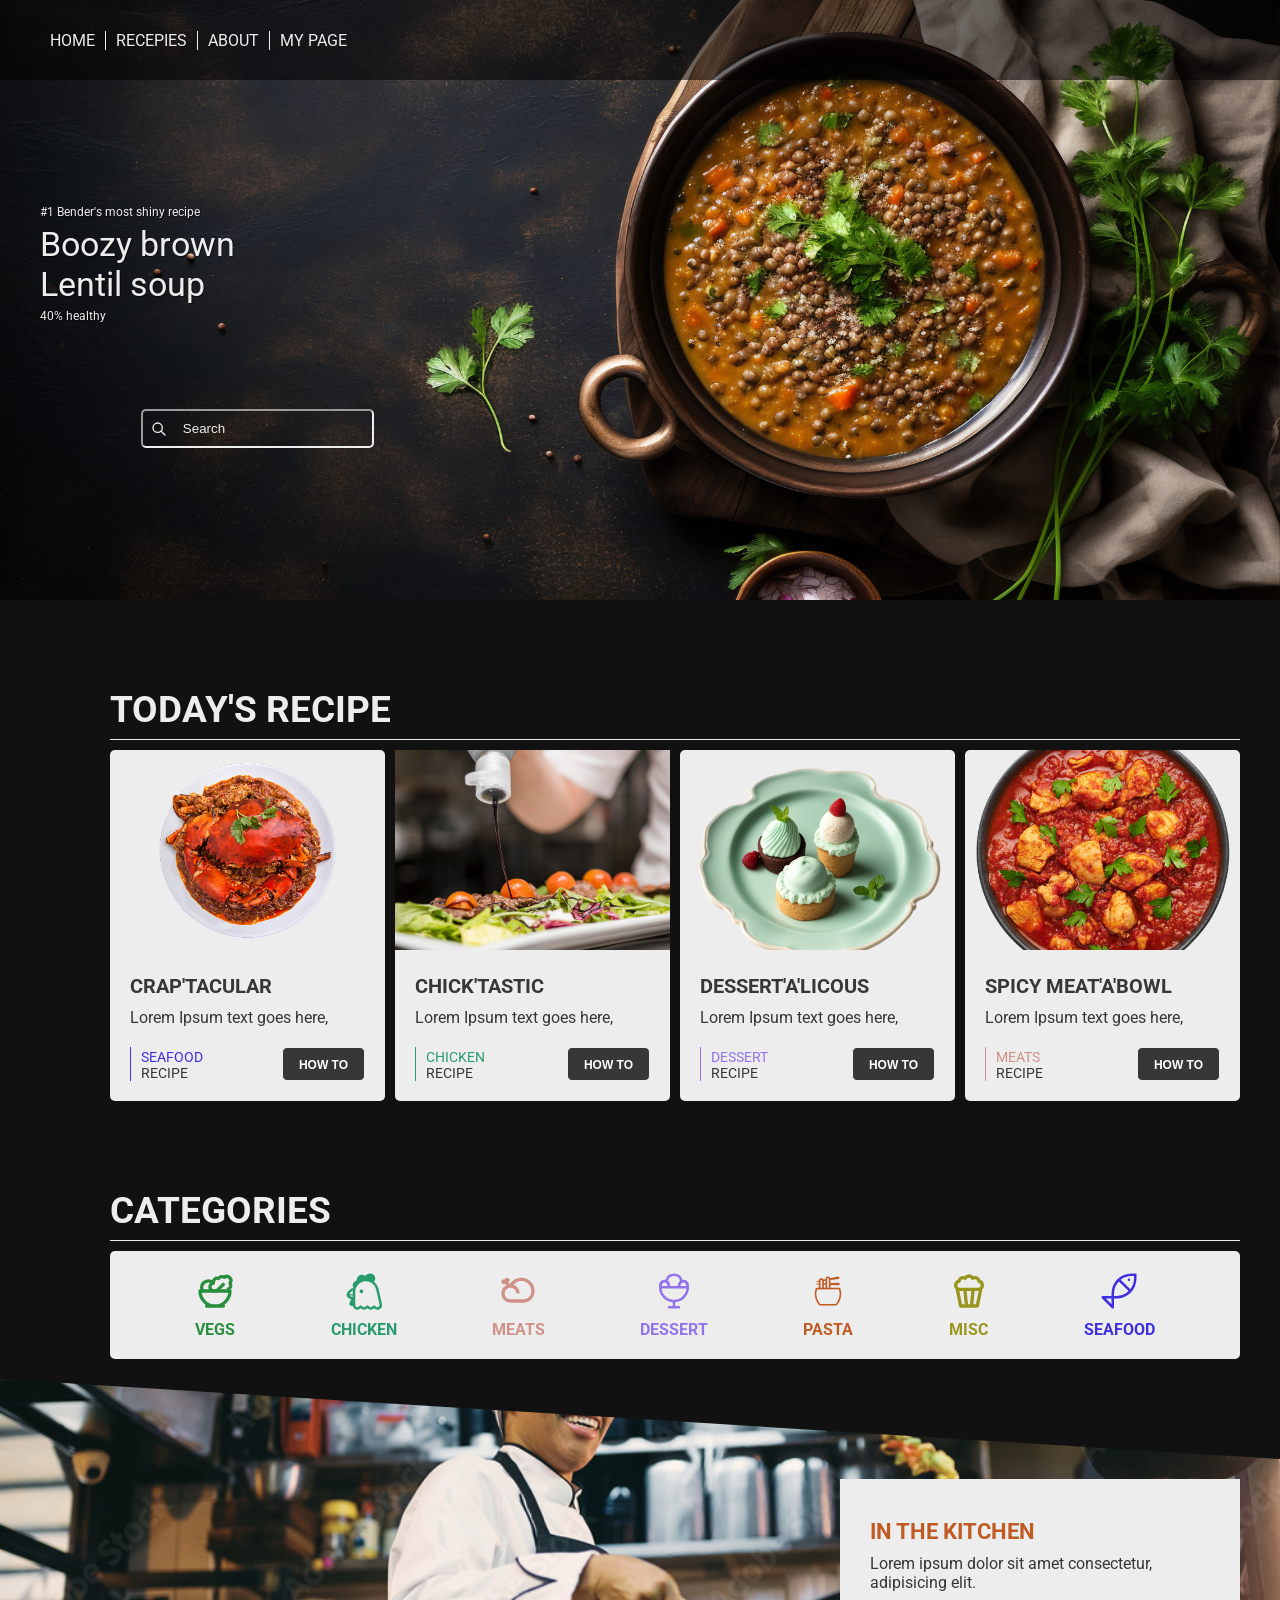
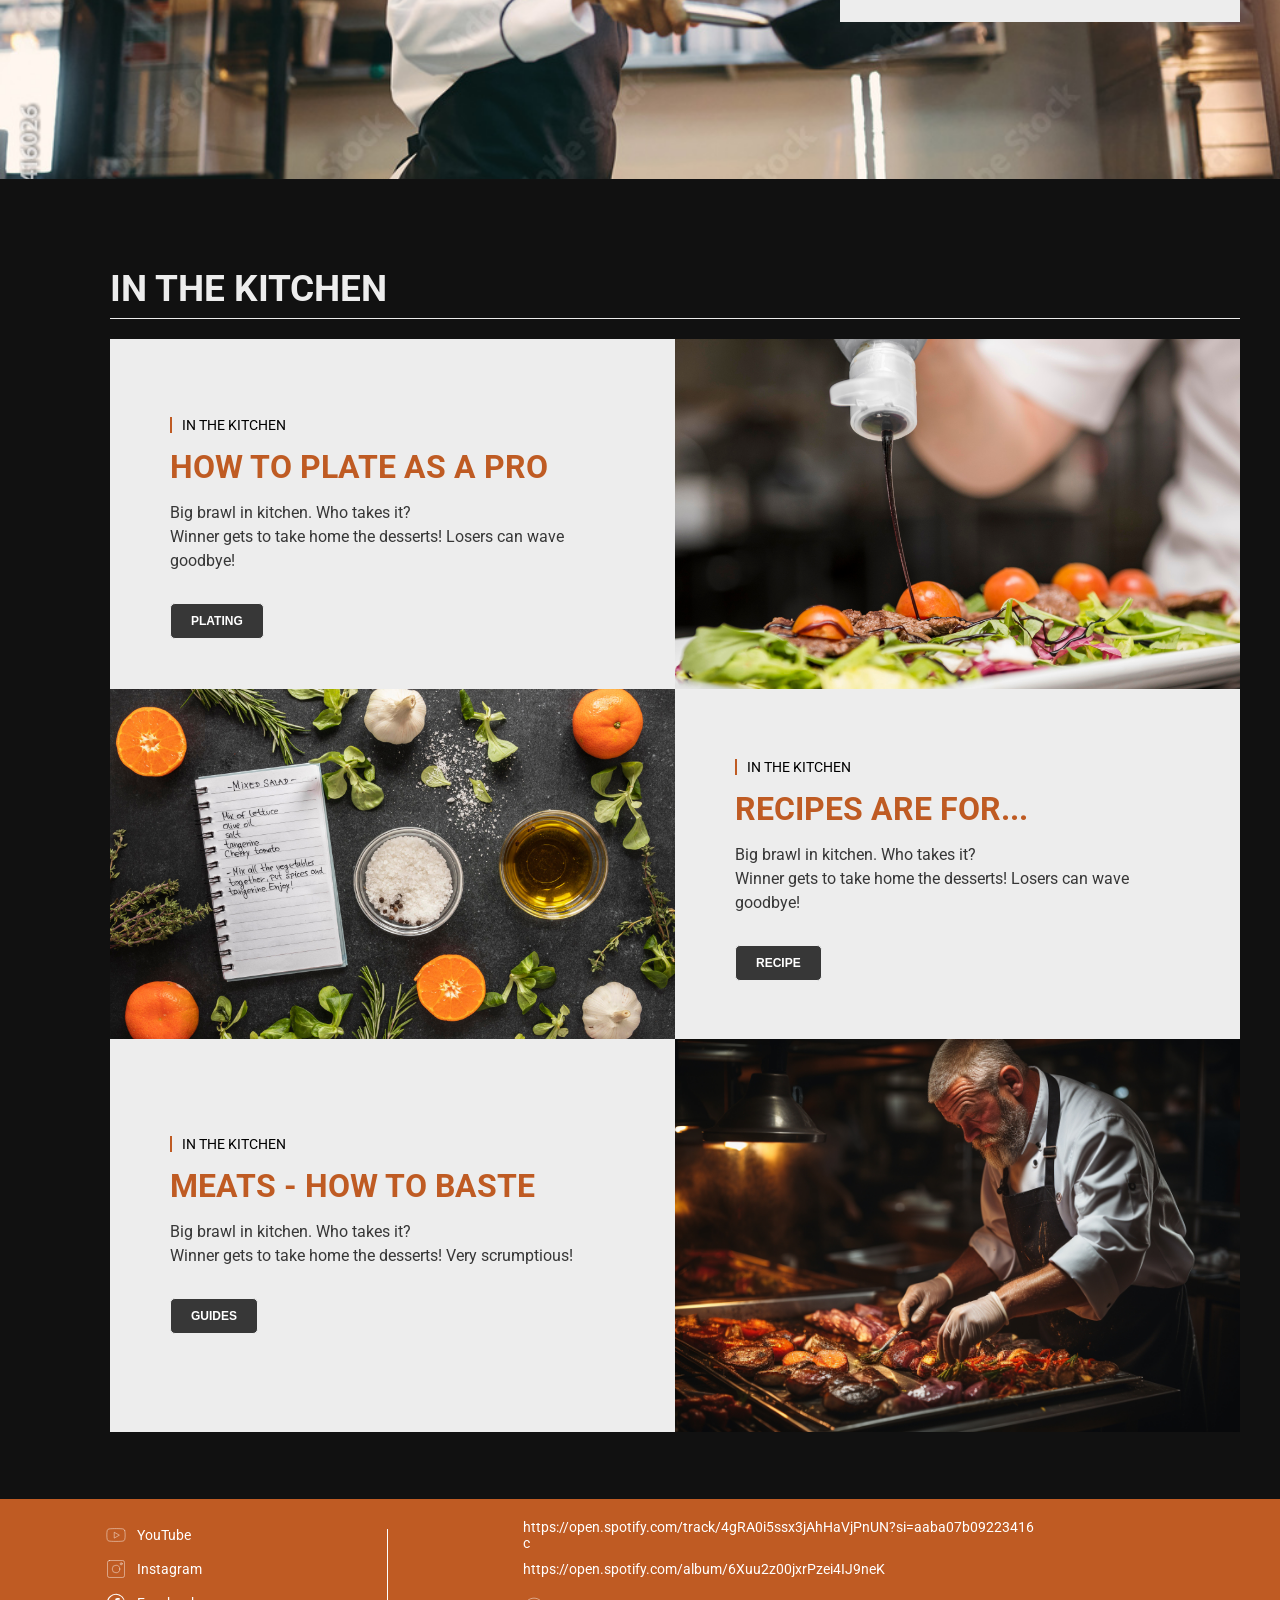
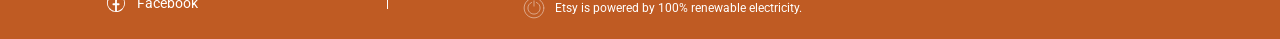
==== homepage/homePage.html @ e28f1b0d "first commit" ====
<!DOCTYPE html>
<html lang="en">
<head>
    <meta charset="UTF-8">
    <meta name="viewport" content="width=device-width, initial-scale=1.0">
    <title>Document</title>
    <link rel="preconnect" href="https://fonts.googleapis.com">
    <link rel="preconnect" href="https://fonts.gstatic.com" crossorigin>
    <link href="https://fonts.googleapis.com/css2?family=Roboto:ital,wght@0,100..900;1,100..900&display=swap" rel="stylesheet">
    <link rel="stylesheet" href="/homepage/home.css">
</head>
<body>
<div class="container">


    
    <nav class="navigation">
        <div class="menu-container">
            <ul>
                <li><a href="/homepage/homePage.html">HOME</a></li>
                <li><a href="/recepiespage/recepies.html">RECEPIES</a></li>
                <li><a href="/aboutpage/about.html">ABOUT</a></li>
                <li><a href="/mypage/mypage.html">MY PAGE</a></li>
            </ul>

        </div>
        <div class="hamburger-menu">
            <span>
            <svg xmlns="http://www.w3.org/2000/svg" width="1em" height="1em" viewBox="0 0 512 512">
	            <path d="M0 0h512v512H0z" fill="none" />
	            <path fill="currentColor" d="M80 96h352v32H80zm0 144h352v32H80zm0 144h352v32H80z" />
            </svg>

            </span>
        </div>
    </nav>

    <div class="mobile-menu">
            <ul>
                <li><a href="/homepage/homePage.html">HOME</a></li>
                <li><a href="/recepiespage/recepies.html">RECEPIES</a></li>
                <li><a href="/aboutpage/about.html">ABOUT</a></li>
                <li><a href="/mypage/mypage.html">MY PAGE</a></li>
            </ul>
    </div>


    <div class="hero">
        <div class="hero-container">
            <div class="hero-text">
                <h6> #1 Bender's most shiny recipe</h6>
                <h4>Boozy brown</h4>
                <h4>Lentil soup</h4>
                <h6> 40% healthy</h6>
            </div>

            <div class="hero-search">
                <div class="search-box">
                    <span class="search-icon">
                        <svg xmlns="http://www.w3.org/2000/svg" width="1em" height="1em" viewBox="0 0 24 24">
	<path d="M0 0h24v24H0z" fill="none" />
	<path fill="none" stroke="currentColor" stroke-linecap="round" stroke-linejoin="round" stroke-width="2" d="m15 15l6 6m-11-4a7 7 0 1 1 0-14a7 7 0 0 1 0 14" />
</svg>

                    </span>
                    <input type="text" placeholder="Search" class="search-input">
                </div>
            </div>


        </div>
    </div>


    <section class="todays_recepies">
        

        <div class="todays_recepies_headline">Today's Recipe</div>
        <div class="todays_recipes_content">
            <!--card-block start (copy me)-->
        <div class="todays_recipes_content_block">
            <div class="todays_recipes_content_block_image">
                <img src="/images/huyna.png" alt="">

            </div>
            <div class="todays_recipes_content_block_text">
                <div class="todays_recipes_content_block_text_top">
                    <h5>CRAP'TACULAR</h5>
                    <p>Lorem Ipsum text goes here,</p>
                </div>
                <div class="todays_recipes_content_block_text_bottom">
                    <div data-category="seafood" class="todays_recipes_content_bottom_area">
                        <div class="todays_recipes_content_bottom_area_left">
                            <p data-category="seafood" id="category-color">Seafood</p>
                            <p>Recipe</p>
                        </div>
                        <div class="todays_recipes_content_bottom_area_right">
                            <div class="todays_recipes_content_area_right_button">
                                <button>
                                    <a href="#">How to</a>
                                </button>
                            </div>
                        </div>
                    </div>
                </div>
            </div>
        </div>

        <!--card-block stop (copy me also)-->

                  <!--card-block start (copy me)-->
        <div class="todays_recipes_content_block">
            <div class="todays_recipes_content_block_image">
                <img src="/images/DENISBOT.jpg" alt="">

            </div>
            <div class="todays_recipes_content_block_text">
                <div class="todays_recipes_content_block_text_top">
                    <h5>CHICK'TASTIC</h5>
                    <p>Lorem Ipsum text goes here,</p>
                </div>
                <div class="todays_recipes_content_block_text_bottom">
                    <div data-category="seafood" class="todays_recipes_content_bottom_area">
                        <div class="todays_recipes_content_bottom_area_left">
                            <p data-category="seafood" id="category-color">chicken</p>
                            <p>Recipe</p>
                        </div>
                        <div class="todays_recipes_content_bottom_area_right">
                            <div class="todays_recipes_content_area_right_button">
                                <button>
                                    <a href="#">How to</a>
                                </button>
                            </div>
                        </div>
                    </div>
                </div>
            </div>
        </div>

        <!--card-block stop (copy me also)-->

                  <!--card-block start (copy me)-->
        <div class="todays_recipes_content_block">
            <div class="todays_recipes_content_block_image">
                <img src="/images/OLEGBUVTYT.png" alt="">

            </div>
            <div class="todays_recipes_content_block_text">
                <div class="todays_recipes_content_block_text_top">
                    <h5>DESSERT'A'LICOUS</h5>
                    <p>Lorem Ipsum text goes here,</p>
                </div>
                <div class="todays_recipes_content_block_text_bottom">
                    <div data-category="seafood" class="todays_recipes_content_bottom_area">
                        <div class="todays_recipes_content_bottom_area_left">
                            <p data-category="seafood" id="category-color">dessert</p>
                            <p>Recipe</p>
                        </div>
                        <div class="todays_recipes_content_bottom_area_right">
                            <div class="todays_recipes_content_area_right_button">
                                <button>
                                    <a href="#">How to</a>
                                </button>
                            </div>
                        </div>
                    </div>
                </div>
            </div>
        </div>

        <!--card-block stop (copy me also)-->

                  <!--card-block start (copy me)-->
        <div class="todays_recipes_content_block">
            <div class="todays_recipes_content_block_image">
                <img src="/images/VAMOSIGAMOS.png" alt="">

            </div>
            <div class="todays_recipes_content_block_text">
                <div class="todays_recipes_content_block_text_top">
                    <h5>SPICY MEAT'A'BOWL</h5>
                    <p>Lorem Ipsum text goes here,</p>
                </div>
                <div class="todays_recipes_content_block_text_bottom">
                    <div data-category="seafood" class="todays_recipes_content_bottom_area">
                        <div class="todays_recipes_content_bottom_area_left">
                            <p data-category="seafood" id="category-color">meats</p>
                            <p>Recipe</p>
                        </div>
                        <div class="todays_recipes_content_bottom_area_right">
                            <div class="todays_recipes_content_area_right_button">
                                <button>
                                    <a href="#">How to</a>
                                </button>
                            </div>
                        </div>
                    </div>
                </div>
            </div>
        </div>

        <!--card-block stop (copy me also)-->

        

        </div>



    </section>



    <section class="categories">
        <div class="todays_recepies_headline">Categories</div>
        <div class="categories_content">
            <div class="categories_content_block">
                <span data-category="vegs" class="iconify">
                   <svg xmlns="http://www.w3.org/2000/svg" width="1em" height="1em" viewBox="0 0 24 24">
	<path d="M0 0h24v24H0z" fill="none" />
	<g fill="none" stroke="currentColor" stroke-linecap="round" stroke-linejoin="round" stroke-width="2">
		<path d="M7 21h10m-5 0a9 9 0 0 0 9-9H3a9 9 0 0 0 9 9" />
		<path d="M11.38 12a2.4 2.4 0 0 1-.4-4.77a2.4 2.4 0 0 1 3.2-2.77a2.4 2.4 0 0 1 3.47-.63a2.4 2.4 0 0 1 3.37 3.37a2.4 2.4 0 0 1-1.1 3.7a2.5 2.5 0 0 1 .03 1.1M13 12l4-4" />
		<path d="M10.9 7.25A3.99 3.99 0 0 0 4 10c0 .73.2 1.41.54 2" />
	</g>
</svg>


                </span>
                <p data-category="vegs">Vegs</p>
            </div>

             <div class="categories_content_block">
                <span data-category="chicken" class="iconify">
    <svg xmlns="http://www.w3.org/2000/svg" width="1em" height="1em" viewBox="0 0 32 32">
	<path d="M0 0h32v32H0z" fill="none" />
	<g fill="currentColor">
		<path d="M15.42 16.25a1.5 1.5 0 1 1-3 0a1.5 1.5 0 0 1 3 0" />
		<path d="M21.19 2c3.336.077 4.97 4.034 2.87 6.502a10.35 10.35 0 0 1 3.65 6.085l2.646 11.865c.057.258.081.52.093.748l.001.025v.025a3.748 3.748 0 0 1-6.41 2.643A3.76 3.76 0 0 1 21.38 31a3.74 3.74 0 0 1-2.66-1.107A3.76 3.76 0 0 1 16.06 31a3.74 3.74 0 0 1-2.66-1.108A3.73 3.73 0 0 1 10.71 31c-1.894-.013-3.408-1.44-3.678-3.228a1.84 1.84 0 0 1-.891.228c-1.317 0-2.206-1.34-1.71-2.564l.89-2.126c.113-.268.286-.499.5-.677c-1.13-.302-2.228-.846-3.191-1.818c-.506-.507-.678-1.094-.603-1.691c.05-.395.221-.805.334-1.075l.05-.122l.016-.04l.02-.037c.627-1.244 1.384-2.247 2.327-2.983a6.56 6.56 0 0 1 2.716-1.25q.03-.095.063-.19A3.84 3.84 0 0 1 7 11.61a3.88 3.88 0 0 1 2.76-3.89c.33-.1.55-.4.55-.74v-.01c0-2.14 1.73-3.87 3.87-3.87c.56 0 1.09.12 1.57.33c.76.34 1.66.21 2.3-.33a4.72 4.72 0 0 1 3-1.1zM6.99 19.5H4.146c.806.772 1.757 1.156 2.844 1.343zm0-1v-1.64q0-.515.048-1.019a4.4 4.4 0 0 0-1.033.602c-.599.468-1.144 1.133-1.642 2.057zm18.758-3.523a8.34 8.34 0 0 0-8.574-6.768h-.001c-4.58.197-8.183 4.042-8.183 8.651V27.2c0 .995.79 1.794 1.737 1.8h.004a1.76 1.76 0 0 0 1.453-.758l.002-.003c.587-.82 1.836-.86 2.435.01c.324.458.846.751 1.439.751a1.77 1.77 0 0 0 1.442-.756l.004-.005c.586-.82 1.836-.86 2.435.01c.324.458.846.751 1.439.751a1.77 1.77 0 0 0 1.442-.756l.004-.005c.586-.82 1.836-.86 2.435.01c.324.458.846.751 1.439.751c.96 0 1.737-.77 1.75-1.727a2.5 2.5 0 0 0-.046-.385l-2.653-11.895z" />
	</g>
</svg>


                </span>
                <p data-category="chicken">Chicken</p>
            </div>
             <div class="categories_content_block">
                <span data-category="meats" class="iconify">
<svg xmlns="http://www.w3.org/2000/svg" width="1em" height="1em" viewBox="0 0 24 24">
	<path d="M0 0h24v24H0z" fill="none" />
	<path fill="currentColor" d="M3.5 8c.35 0 .66-.12.92-.32l.62.93a5.5 5.5 0 0 0-2.99 4.89c0 3 2.44 5.46 5.45 5.5h7.76c2.73 0 5.14-1.55 6.13-3.95c.48-1.15.67-2.38.58-3.64c-.27-3.71-3.24-6.86-6.92-7.34a8 8 0 0 0-7.99 3.95h-.02L6.22 6.8c.45-.26.76-.74.76-1.3c0-.83-.67-1.5-1.5-1.5c-.69 0-1.27.47-1.44 1.11A1.498 1.498 0 0 0 1.98 6.5c0 .83.67 1.5 1.5 1.5Zm4 2c1.93 0 3.5 1.57 3.5 3.5h2c0-2.4-1.55-4.44-3.7-5.19a6.02 6.02 0 0 1 5.5-2.26c2.75.36 4.98 2.72 5.18 5.5c.07.95-.08 1.87-.43 2.73c-.67 1.63-2.4 2.72-4.29 2.72H7.51c-1.91-.02-3.46-1.59-3.46-3.5S5.62 10 7.48 10z" />
</svg>


                </span>
                <p data-category="meats">meats</p>
            </div>
             <div class="categories_content_block">
                <span data-category="dessert" class="iconify">
  <svg xmlns="http://www.w3.org/2000/svg" width="1em" height="1em" viewBox="0 0 1024 1024">
	<path d="M0 0h1024v1024H0z" fill="none" />
	<path fill="currentColor" d="M128 416v-48a144 144 0 0 1 168.6-141.9a224.1 224.1 0 0 1 430.8 0A144 144 0 0 1 896 368v48a384 384 0 0 1-352 382.7V896h-64v-97.3A384 384 0 0 1 128 416m287.1-32h193.8a144 144 0 0 1 58.9-132.8a160 160 0 0 0-311.6 0A144 144 0 0 1 415.1 384m-72.9 0a72 72 0 1 0-140.5 0zm339.6 0h140.4a72 72 0 1 0-140.5 0zM512 736a320 320 0 0 0 318.4-288H193.6A320 320 0 0 0 512 736M384 896h256a32 32 0 1 1 0 64H384a32 32 0 1 1 0-64" />
</svg>


                </span>
                <p data-category="dessert">dessert</p>
            </div>
             <div class="categories_content_block">
                <span data-category="pasta" class="iconify">
   <svg xmlns="http://www.w3.org/2000/svg" width="1em" height="1em" viewBox="0 0 24 24">
	<path d="M0 0h24v24H0z" fill="none" />
	<path fill="currentColor" d="M19.5 10.705a.95.95 0 0 0-.92-.67h-5.07v-1.68l4.75.17h.02a.734.734 0 0 0 .73-.73a.72.72 0 0 0-.75-.72l-4.75.17v-1.84l4.78-.67a.72.72 0 0 0 .62-.72a.5.5 0 0 0-.01-.12a.716.716 0 0 0-.87-.58l-4.6.98a1.5 1.5 0 0 0-2.92.47v.15l-1.14.24a1.494 1.494 0 0 0-2.86.61v.01l-1.2.25a.27.27 0 0 0-.2.26v.04a.257.257 0 0 0 .29.21l1.11-.15V7.5l-1.25.04a.263.263 0 0 0-.25.26a.256.256 0 0 0 .25.26l1.25.04v1.94H5.425a.96.96 0 0 0-.92.68a10.12 10.12 0 0 0 1.19 8.53l.61.92a1.23 1.23 0 0 0 1.05.57h9.3a1.23 1.23 0 0 0 1.04-.57l.61-.92a10.14 10.14 0 0 0 1.195-8.545m-7.99-5.94a.5.5 0 0 1 .5-.5a.5.5 0 0 1 .5.5v5.24h-1Zm-2 1.2l1-.14v1.53l-1 .03Zm0 2.25l1 .03v1.79h-1Zm-2-2.45a.5.5 0 0 1 .5-.5a.5.5 0 0 1 .5.5v4.24h-1Zm9.96 12.93l-.6.93a.26.26 0 0 1-.21.11h-9.3a.24.24 0 0 1-.21-.11l-.61-.93a9.23 9.23 0 0 1-1.11-7.66l13.12-.03a9.12 9.12 0 0 1-1.085 7.695Z" />
</svg>


                </span>
                <p data-category="pasta">Pasta</p>
            </div>
             <div class="categories_content_block">
                <span data-category="misc" class="iconify">
 <svg xmlns="http://www.w3.org/2000/svg" width="1em" height="1em" viewBox="0 0 24 24">
	<path d="M0 0h24v24H0z" fill="none" />
	<path fill="currentColor" d="M18.76 5.24A3.5 3.5 0 0 0 15.5 3c-.31 0-.63.04-.93.13a3.487 3.487 0 0 0-5.14 0C9.12 3.04 8.81 3 8.5 3c-1.47 0-2.75.91-3.26 2.24a3.498 3.498 0 0 0-1.22 5.73c0 .08-.02.15 0 .22l2 10c.09.47.5.8.98.8h10c.48 0 .89-.34.98-.8l2-10c.02-.08 0-.15 0-.22c.63-.63 1.02-1.51 1.02-2.47c0-1.47-.91-2.75-2.24-3.26M6.23 7.03a.99.99 0 0 0 .8-.8c.18-.97 1.33-1.55 2.24-1c.24.14.52.18.79.11c.27-.08.49-.26.62-.5a1.486 1.486 0 0 1 2.66 0c.13.25.35.43.62.5c.27.08.55.04.79-.11c.91-.54 2.06.03 2.24 1c.07.41.39.73.8.8a1.498 1.498 0 0 1-.27 2.97H6.5a1.498 1.498 0 0 1-.27-2.97M13.4 12l-.8 8h-1.19l-.8-8zm-7.18 0H8.6l.8 8H7.82zm9.96 8H14.6l.8-8h2.38z" />
</svg>


                </span>
                <p data-category="misc">Misc</p>
            </div>
             <div class="categories_content_block">
                <span data-category="seafood" class="iconify">
                    <svg xmlns="http://www.w3.org/2000/svg" width="1em" height="1em" viewBox="0 0 32 32">
	<path d="M0 0h32v32H0z" fill="none" />
	<circle cx="24" cy="7" r="1" fill="currentColor" />
	<path fill="currentColor" d="M26 2a16.02 16.02 0 0 0-16 16v2H3a1 1 0 0 0-.707 1.707l8 8A1 1 0 0 0 12 29v-7h2A16.02 16.02 0 0 0 30 6V2ZM10 26.586L5.414 22H10ZM12 20v-2a13.94 13.94 0 0 1 3.908-9.678l7.77 7.77A13.94 13.94 0 0 1 14 20ZM28 6a13.9 13.9 0 0 1-2.98 8.606L17.395 6.98A13.9 13.9 0 0 1 26 4h2Z" />
</svg>

                </span>
                <p data-category="seafood">Seafood</p>
            </div>

        </div>
    </section>



    <section class="image_section">

        <div class="image_section_controller">
            <div class="image_section_box">
                <h4> In the kitchen</h4>
                <p>Lorem ipsum dolor sit amet consectetur, adipisicing elit.</p>
            </div>
        </div>

    </section>



<section class="content-area">
        <div class="In_the_kitchen_headline">IN THE KITCHEN</div>
        
        <div class="kitchen-grid-container">
            <!-- Row 1: Text Left (Cols 1-6), Image Right (Cols 7-12) -->
            <div class="kitchen-row">
                <div class="kitchen-text-box">
                    <div class="category-tag">In the kitchen</div>
                    <h3>How to plate as a pro</h3>
                    <p>Big brawl in kitchen. Who takes it? <br>Winner gets to take home the desserts! Losers can wave goodbye!</p>
                    <button><a href="#">Plating</a></button>
                </div>
                <div class="kitchen-image-box">
                    <img src="/images/DENISBOT.jpg" alt="Plating as a pro">
                </div>
            </div>

            <!-- Row 2: Image Left (Cols 1-6), Text Right (Cols 7-12) -->
            <div class="kitchen-row">
                <div class="kitchen-image-box">
                    <img src="/images/notenook.jpg" alt="Recipes are for">
                </div>
                <div class="kitchen-text-box">
                    <div class="category-tag">In the kitchen</div>
                    <h3>Recipes are for...</h3>
                    <p>Big brawl in kitchen. Who takes it? <br>Winner gets to take home the desserts! Losers can wave goodbye!</p>
                    <button><a href="#">Recipe</a></button>
                </div>
            </div>

            <!-- Row 3: Text Left (Cols 1-6), Image Right (Cols 7-12) -->
            <div class="kitchen-row">
                <div class="kitchen-text-box">
                    <div class="category-tag">In the kitchen</div>
                    <h3>Meats - How to baste</h3>
                    <p>Big brawl in kitchen. Who takes it? <br>Winner gets to take home the desserts! Very scrumptious!</p>
                    <button><a href="#">Guides</a></button>
                </div>
                <div class="kitchen-image-box">
                    <img src="/images/man.jpg" alt="Meats how to baste">
                </div>
            </div>
        </div>
    </section>



    <div class="footer">
        <div class="footer-container">
            <!--  Socials -->
            <div class="footer-col-socials">
                <a href="#">
                    <svg xmlns="http://www.w3.org/2000/svg" width="1em" height="1em" viewBox="0 0 48 48">
	<path d="M0 0h48v48H0z" fill="none" />
	<path fill="none" stroke="currentColor" stroke-linecap="round" stroke-linejoin="round" d="M43.112 14.394a5 5 0 0 0-3.533-3.533c-2.314-.894-24.732-1.332-31.236.025A5 5 0 0 0 4.81 14.42c-1.045 4.583-1.124 14.491.026 19.177a5 5 0 0 0 3.533 3.533c4.583 1.055 26.371 1.203 31.236 0a5 5 0 0 0 3.533-3.533c1.114-4.993 1.193-14.287-.026-19.203" />
	<path fill="none" stroke="currentColor" stroke-linecap="round" stroke-linejoin="round" d="M30.567 23.995L20.12 18.004v11.982Z" />
</svg>
                YouTube
                </a>
                <a href="#">
                    <svg xmlns="http://www.w3.org/2000/svg" width="1em" height="1em" viewBox="0 0 48 48">
	<path d="M0 0h48v48H0z" fill="none" />
	<rect width="37" height="37" x="5.5" y="5.5" fill="none" stroke="currentColor" stroke-linecap="round" stroke-linejoin="round" rx="4" ry="4" />
	<circle cx="35.35" cy="12.65" r="2.25" fill="none" stroke="currentColor" stroke-linecap="round" stroke-linejoin="round" />
	<circle cx="24" cy="24" r="8.25" fill="none" stroke="currentColor" stroke-linecap="round" stroke-linejoin="round" />
</svg>
                Instagram
                </a>
                <a href="#">
                    <svg xmlns="http://www.w3.org/2000/svg" width="1em" height="1em" viewBox="0 0 24 24">
	<path d="M0 0h24v24H0z" fill="none" />
	<path fill="currentColor" d="M19.02 4.975A9.93 9.93 0 0 0 2.07 12A9.935 9.935 0 0 0 12 21.935a10 10 0 0 0 3.8-.75a10.2 10.2 0 0 0 3.22-2.16a9.934 9.934 0 0 0 0-14.05m-.7 13.34a8.92 8.92 0 0 1-5.32 2.57v-6.56h1.88a1 1 0 0 0 0-2H13v-2.74a1 1 0 0 1 1-1h1.2a1 1 0 0 0 0-2h-1.7a2.5 2.5 0 0 0-2.5 2.5v3.24H9.13a1 1 0 1 0 0 2H11v6.56a8.919 8.919 0 1 1 9.26-5.47a9.1 9.1 0 0 1-1.94 2.9" />
</svg>
                Facebook
                </a>
            </div>

            

            <!-- Border -->
            <div class="footer-divider"></div>

            <!-- SpotifyEtsy -->
            <div class="footer-col-right">
                <div class="footer-spotify-links">
                    <a href="#">https://open.spotify.com/track/4gRA0i5ssx3jAhHaVjPnUN?si=aaba07b09223416c</a>
                    <a href="#">https://open.spotify.com/album/6Xuu2z00jxrPzei4IJ9neK</a>
                </div>
                <div class="footer-etsy">
                    <svg xmlns="http://www.w3.org/2000/svg" width="1em" height="1em" viewBox="0 0 48 48">
	                <path d="M0 0h48v48H0z" fill="none" />
	                <path fill="none" stroke="currentColor" stroke-linecap="round" stroke-linejoin="round" d="M24 8.408V19.81m5.255-7.944A13.22 13.22 0 0 1 37.223 24c0 7.303-5.92 13.223-13.223 13.223S10.777 31.303 10.777 24c0-5.27 3.129-10.037 7.964-12.133M45.5 24c0 11.874-9.626 21.5-21.5 21.5S2.5 35.874 2.5 24S12.126 2.5 24 2.5S45.5 12.126 45.5 24" />
                    </svg>

                    <span>Etsy is powered by 100% renewable electricity.</span>
                </div>
            </div>
        </div>
    </div>

        </div>
    </div>

</div>
    <script src="/js/app.js"></script>
</body>
</html>
---- homepage/home.css ----
:root{
    --width-full: 100%;
    --width-12col: 1200px;

    /*Grid Settings*/
    --grid-gap: 10px;
    --padding-default: 20px;
    
    /* colors */
    --background-color-navigation: #00000088;
    --background-color-light: #ededed;
    --background-color-dark: #111111;
    --primary-color: #bf5b23;
    --color-light: #ededed;
    --color-dark: #373737;
    --color-white: #ffffff;


    /* color swatch for categories */

    --category-seafood: #3e30e2;
    --category-chicken: #299c6e;
    --category-meats: #d09189;
    --category-vegs: #298f3f;
    --category-dessert: #9374eb;
    --category-misc: #9a951e;
    --category-pasta: #bf5b23;

    
}



*{
    padding: 0;
    margin: 0;
     box-sizing: border-box;
}   




/* data categories setup */


div[data-category="seafood"] {
    border-left: 1px solid var(--category-seafood);


}



p[data-category="seafood"] {
    color: var(--category-seafood);
}



span[data-category="seafood"] {
    color: var(--category-seafood);
}

div[data-category="chicken"] {
    border-left: 1px solid var(--category-chicken);


}



p[data-category="chicken"] {
    color: var(--category-chicken);
}



span[data-category="chicken"] {
    color: var(--category-chicken);
}


div[data-category="meats"] {
    border-left: 1px solid var(--category-meats);


}



p[data-category="meats"] {
    color: var(--category-meats);
}



span[data-category="meats"] {
    color: var(--category-meats);
}


div[data-category="vegs"] {
    border-left: 1px solid var(--category-vegs);


}



p[data-category="vegs"] {
    color: var(--category-vegs);
}



span[data-category="vegs"] {
    color: var(--category-vegs);
}

div[data-category="dessert"] {
    border-left: 1px solid var(--category-dessert);


}



p[data-category="dessert"] {
    color: var(--category-dessert);
}



span[data-category="dessert"] {
    color: var(--category-dessert);
}

div[data-category="pasta"] {
    border-left: 1px solid var(--category-pasta);


}



p[data-category="pasta"] {
    color: var(--category-pasta);
}



span[data-category="pasta"] {
    color: var(--category-pasta);
}



div[data-category="misc"] {
    border-left: 1px solid var(--category-misc);


}



p[data-category="misc"] {
    color: var(--category-misc);
}



span[data-category="misc"] {
    color: var(--category-misc);
}







/* Recipe category colors */

.todays_recipes_content_block:nth-child(2)
.todays_recipes_content_bottom_area {
    border-left-color: var(--category-chicken);
}

.todays_recipes_content_block:nth-child(2)
.todays_recipes_content_bottom_area_left p:first-child {
    color: var(--category-chicken);
}

.todays_recipes_content_block:nth-child(3)
.todays_recipes_content_bottom_area {
    border-left-color: var(--category-dessert);
}

.todays_recipes_content_block:nth-child(3)
.todays_recipes_content_bottom_area_left p:first-child {
    color: var(--category-dessert);
}

.todays_recipes_content_block:nth-child(4)
.todays_recipes_content_bottom_area {
    border-left-color: var(--category-meats);
}

.todays_recipes_content_block:nth-child(4)
.todays_recipes_content_bottom_area_left p:first-child {
    color: var(--category-meats);
}











body{
    width: var(--width-full);
    font-family: 'Roboto', sans-serif;
    background-color: var(--background-color-dark);
    position: relative;
}




.navigation, .hero, .image-section, .footer{
    width: var(--width-full);
}



.todays_recepies, .categories, .content-area{
    width: var(--width-12col);
    margin: 0 auto 0 auto;
    
}

.container{
    display: grid;
    grid-template-rows: auto;
    gap: var(--grid-gap);
    width: var(--width-full);
}

.hamburger-menu{
    display: none;
}   


.mobile-menu{
    display: none ;
}

.navigation{
    width: var(--width-full);
    height: 80px;
    background-color: var(--background-color-navigation);
    padding: 20px;
    display: flex;
    justify-content: center;
    align-items: center;
    z-index: 10;
    position: absolute;
    left: 0;
}

.navigation.fixed{
    position: fixed;
    top: 0;

}

.menu-container{
    width: var(--width-12col);
}


.menu-container ul{
    display: flex;


}


.menu-container ul li {
    list-style: none;
}


.menu-container a{
    color: var(--background-color-light);
    text-decoration: none;
    padding: 0 10px;
    border-right: 1px solid var(--background-color-light);
}

.menu-container li:last-child a {
    border: none;

}

.menu-container a:hover{
    color: var(--primary-color);
}



.hero{
    display: flex;
    justify-content: center;
    color: var(--background-color-light);
    width: var(--width-full);
    min-height: 600px;
    height: auto;
    margin: 0;
    background-image: url("/images/hero.jpg");;
    background-size: cover;
    background-position: center;
}

.hero-container{
    display: grid;
    grid-template-columns:repeat(12, 1fr);
    grid-template-rows: auto auto auto;
    gap: var(--grid-gap);
    width: var(--width-12col);
}


.hero-text{
    grid-column: 1 / span 4;
    grid-auto-flow: 1;
    margin-top: 200px;
}



.hero-text h4 {
    font-size: 34px;
    font-weight: 400;
    text-shadow: 1px 1px 1px #00000088;
}


.hero-text h6 {
    font-size: 12px;
    font-weight: 400;
    margin: 5px 0;
    text-shadow: 1px 1px 1px #00000088;
}



.hero-search{
    grid-column: 2 / span 3;
    grid-row: 2;

}


.search-box{
    display: flex;
    align-items: center;
    position: relative;

}


.search-input{
    background-color: transparent;
    border-radius: 5px;
    border-color: 1px solid var(--background-color-light);
    outline: none;
    color: var(--background-color-light);
    padding: 10px 20px 10px 40px;
}


.search-input::placeholder{
    color: var(--background-color-light);
}



.search-icon{
    position: absolute;
    left: 10px;
    display: flex;
    align-items: center;
}




/* Todays recipes start */
.todays_recepies{
    height: fit-content;
    width: var(--width-12col);
    display: grid;
    grid-template-columns: 1fr;
    grid-template-rows: 130px auto;
    gap:var(--grid-gap);

}   


.todays_recipes_content_block_image img {
    height: 200px;
    width: 100%;
    object-fit: cover;
    background-position: center;
}

.todays_recepies_headline{
    font-size: 37px;
    color: var(--background-color-light);
    height: 60px;
    font-weight: 700;
    margin: 70px 0 0 70px;
    display: flex;
    justify-content: flex-start;
    align-items: center;
    border-bottom: 1px solid var(--background-color-light);
    text-transform: uppercase;
}

.todays_recipes_content {
    display: grid;
    grid-template-columns: repeat(4, 1fr);
    gap: var(--grid-gap);
    height: fit-content;
    width: calc(100% - 70px);
    margin-left: 70px;
}

.todays_recipes_content_block{
    background-color: var(--background-color-light);
    position: relative;
    display: flex;
    flex-direction: column;
    border-radius: 5px;
}


.todays_recipes_content_block_text{
    padding: 20px;
    color: var(--color-dark);
    display: flex;
    flex-direction: column;
    justify-content: space-between;
    flex: 1;
}

.todays_recipes_content_block_text h5{
    font-size: 20px;
    font-weight: 700;
    margin-bottom: 10px;
    text-transform: uppercase;
}

.todays_recipes_content_block_text p{
    font-size: 16px;

}


.todays_recipes_content_bottom_area{
    display: flex;
    justify-content: space-between;
    margin-top: 20px;
    align-items: flex-end;
}


.todays_recipes_content_bottom_area_left{
    display: flex;
    flex-direction: column;
    justify-content: space-between;
    padding: 0 0 0 10px;
}


.todays_recipes_content_bottom_area_left p{
    font-size: 14px;
    font-weight: 400;
    text-transform: uppercase;
}

.todays_recipes_content_bottom_area_right button{
    background-color: var(--color-dark);
    border: 1px solid var(--color-light);
    font-size: 14px;
    font-weight: 700;
    cursor: pointer;
    padding: 8px 16px;
    border-radius: 5px;

}

.todays_recipes_content_bottom_area_right button a {
    color: var(--color-white);
    text-decoration: none;
    text-transform: uppercase;
    font-size: 12px;
    transition: 0.4s;
}


.todays_recipes_content_bottom_area_right button a:hover {
    color: var(--primary-color);
}


/*Categories start*/

.categories{
    width: var(--width-12col);
}

.categories_content {
    background-color: var(--background-color-light);
    border-radius: 5px;
    margin: 10px 0 10px 70px;
    padding: 20px 0;
    display: flex;
    justify-content: space-evenly;
    gap: var(--grid-gap);
    width: calc(100% - 70px);
}


.categories_content_block  {
    display: flex;
    justify-content: center;
    align-items: center;
    flex-direction: column;
    font-size: 16px;
    font-weight: 700;
    text-transform: uppercase;
}

.categories_content_block svg {
    font-size: 40px;

}

.categories_content_block p {
    padding-top: 5px;
}



.image_section{
    height: 400px;
    width: var(--width-full);
    display: flex;
    justify-content: center;
    background-image: url(../images/chef.jpg);
    background-size: cover;
    background-position: center;
    clip-path: polygon(0 0, 100% 20%, 100% 100%, 0% 100%);
}


.image_section_controller{
    width: var(--width-12col);
    display: grid;
    grid-template-columns: repeat(12, 1fr);
    grid-template-rows: 100px auto 50px;
}   



.image_section_box{
    grid-row: 2;
    background-color: var(--background-color-light);
    height: fit-content;
    padding: 30px;
    grid-column: 9 / span 4;

}



.image_section_box h4{
    color: var(--primary-color);
    font-size: 22px;
    text-transform: uppercase;
    font-size: 700;
    padding: 10px 0;
}


.image_section_box p {
    color: var(--color-dark);
    font-size: 16px;
}




.In_the_kitchen_headline{
    font-size: 37px;
    color: var(--background-color-light);
    height: 60px;
    font-weight: 700;
    margin: 70px 0 20px 70px;
    display: flex;
    justify-content: flex-start;
    align-items: center;
    border-bottom: 1px solid var(--background-color-light);
    text-transform: uppercase;
    width: calc(100% - 70px);
}

/* Content Area / In the Kitchen start */
.content-area {
    width: var(--width-12col);
    margin: 0 auto;
    
}

.kitchen-grid-container {
    display: flex;
    flex-direction: column;
    margin-left: 70px;
   
}

.kitchen-row {
    display: grid;
    grid-template-columns: repeat(12, 1fr);
    width: 100%;
    height: 350px;
}

.kitchen-text-box {
    grid-column: span 6;
    background-color: var(--background-color-light);
    padding: 70px 60px;
    display: flex;
    flex-direction: column;
    justify-content: center;
    border-radius: 0;
    
}

.kitchen-image-box {
    grid-column: span 6;
    border-radius: 0;
    
}

.kitchen-image-box img {
    width: 100%;
    height: 100%;
    object-fit: cover;
    display: block;

}

.kitchen-text-box .category-tag {
    font-size: 14px;
    font-weight: 400;
    text-transform: uppercase;
    border-left: 2px solid var(--primary-color);
    padding-left: 10px;
    margin-bottom: 15px;
}

.kitchen-text-box h3 {
    font-size: 32px;
    font-weight: 700;
    color: var(--primary-color);
    text-transform: uppercase;
    margin-bottom: 15px;
}

.kitchen-text-box p {
    font-size: 16px;
    color: var(--color-dark);
    margin-bottom: 30px;
    line-height: 1.5;
}

.kitchen-text-box button {
    background-color: var(--color-dark);
    border: 1px solid var(--color-light);
    font-size: 12px;
    font-weight: 700;
    padding: 10px 20px;
    width: fit-content;
    text-transform: uppercase;
    border-radius: 5px;
}

.kitchen-text-box button a {
    color: var(--color-white);
    text-decoration: none;
    transition: 0.4s;
    
}

.kitchen-text-box button a:hover {
    color: var(--primary-color);
}





/* Footer start */
.footer {
    width: var(--width-full);
    background-color: var(--primary-color);
    padding: 20px 0;
    color: var(--color-white);
    margin-top: 100px;
    
}

.footer-container {
    width: var(--width-12col);
    margin: 0 auto;
    display: grid;
    grid-template-columns: repeat(12, 1fr);
    gap: var(--grid-gap);
    align-items: center;
    
}

.footer-col-socials {
    grid-column: span 3;
    display: flex;
    flex-direction: column;
    gap: 12px;
    margin-left: 65px;
}

.footer-col-links {
    grid-column: span 2;
    display: flex;
    flex-direction: column;
    gap: 12px;
    margin-left: 30px;
}   

.footer-divider {
    grid-column: span 1;
    border-left: 1px solid;
    height: 80px;
    margin: 0 auto;
}

.footer-col-right {
    grid-column: span 6;
    display: flex;
    flex-direction: column;
    gap: 20px;
    padding-left: 80px;
}



.footer-spotify-links {
    display: flex;
    flex-direction: column;
    gap: 10px;
}

.footer-spotify-links a {
    font-size: 12px;
    word-break: break-all;
}

.footer-etsy {
    font-size: 12px;
    display: flex;
    align-items: center;
    gap: 8px;
}
.footer a {
    color: var(--color-white);
    text-decoration: none;
    font-size: 14px;
    transition: 0.3s;
}
.footer a:hover {
    color: var(--background-color-dark);
}

/* Фікс розміру іконок у футері */
.footer svg {
    width: 22px;
    height: 22px;
    flex-shrink: 0; /* Запобігає сплющенню іконки */
}

.footer-col-socials a,
.footer-etsy {
    display: flex;
    align-items: center;
    gap: 10px; /* Відстань між іконкою та текстом */
}



@media (width <= 768px) {

    :root {
        --width-12col: 100%;
    }


    body {
        overflow-x: hidden;
    }

    .menu-container{
        display: none;
    }

    .hamburger-menu{
        display: block;
        font-size: 24px;
        color: var(--color-light);
    }

    .mobile-menu{
        display: block;
        position: fixed;
        top: 0;
        right: 0;
        width: 250px;
        height: 100%;
        background-color: var(--color-dark);
        opacity: 0;
        z-index: 1000;
        visibility: hidden;
        transform: translateX(100%);
        transition: 0.4s;
    }


    .mobile-menu ul{
        padding: 0;
    }


    .mobile-menu ul li{
        list-style: none;
        padding: 15px;
    }


    .mobile-menu ul li a{
        text-decoration: none;
        color: var(--color-light);
        text-transform: uppercase;
        font-weight: 700;
        padding: 12px;
    }


    .mobile-menu.open{
        transform: translateX(0);
        visibility: visible;
        opacity: 1;
    }



    /* NAVIGATION */

    .navigation {
    width: 100%;
    height: 80px;
    background-color: #00000088;
    padding: 20px;
    display: flex;
    justify-content: center;
    align-items: center;

    position: absolute;
    top: 0;
    left: 0;
    z-index: 10;
}


    /* HERO */

    .hero {
        min-height: 450px;
        padding: 60px 20px 30px;
        background-position: center;
    }

    .hero-container {
        width: 100%;
        display: flex;
        flex-direction: column;
        justify-content: center;
        gap: 30px;
    }

    .hero-text {
        margin-top: 80px;
    }

    .hero-text h4 {
        font-size: 30px;
    }

    .hero-search {
        width: 100%;
    }

    .search-box {
        width: 100%;
    }

    .search-input {
        width: 100%;
    }


    /* HEADLINES */

    .todays_recepies,
    .categories,
    .content-area {
        width: 100%;
    }

    .todays_recepies_headline,
    .In_the_kitchen_headline {
        margin: 50px 20px 20px;
        width: calc(100% - 40px);
        font-size: 28px;
    }


    /* TODAY'S RECIPES */

    .todays_recipes_content {
        grid-template-columns: 1fr;
        width: calc(100% - 40px);
        margin: 0 20px;
        gap: 25px;
    }

    .todays_recipes_content_block_image img {
        height: 230px;
    }


    /* CATEGORIES */

    .categories_content {
        width: calc(100% - 40px);
        margin: 10px 20px;
        padding: 20px;
        flex-wrap: wrap;
        justify-content: center;
        gap: 25px;
    }

    .categories_content_block {
        width: 28%;
    }


    /* LARGE IMAGE SECTION */

    .image_section {
        height: 300px;
        clip-path: none;
    }

    .image_section_controller {
        width: 100%;
        display: flex;
        align-items: center;
        justify-content: center;
        padding: 20px;
    }

    .image_section_box {
        width: 90%;
        padding: 25px;
    }


    /* IN THE KITCHEN */

    .kitchen-grid-container {
        margin: 0 20px;
    }

    .kitchen-row {
        display: grid;
        grid-template-columns: 1fr;
        height: 380px;
        position: relative;
        overflow: hidden;
        margin-bottom: 25px;
    }

    .kitchen-image-box {
        grid-column: 1;
        grid-row: 1;
        width: 100%;
        height: 100%;
    }

    .kitchen-image-box img {
        width: 100%;
        height: 100%;
        object-fit: cover;
        opacity: 0.3;
    }

    .kitchen-text-box {
        grid-column: 1;
        grid-row: 1;
        width: 100%;
        height: 100%;
        padding: 40px 30px;
        background-color: transparent;
        z-index: 2;
        justify-content: center;
    }

    .kitchen-text-box h3 {
        font-size: 28px;
    }

    .kitchen-text-box p {
        font-size: 15px;
    }


    /* FOOTER */

    .footer {
        margin-top: 60px;
        padding: 35px 20px;
    }

    .footer-container {
        width: 100%;
        display: flex;
        flex-direction: column;
        align-items: flex-start;
        gap: 30px;
    }

    .footer-col-socials {
        margin-left: 0;
        width: 100%;
        gap: 15px;
    }

    .footer-divider {
        width: 100%;
        height: 1px;
        border-left: none;
        border-top: 1px solid;
        margin: 0;
    }

    .footer-col-right {
        width: 100%;
        padding-left: 0;
        gap: 20px;
    }

    .footer-spotify-links a {
        font-size: 11px;
        word-break: break-all;
    }


}
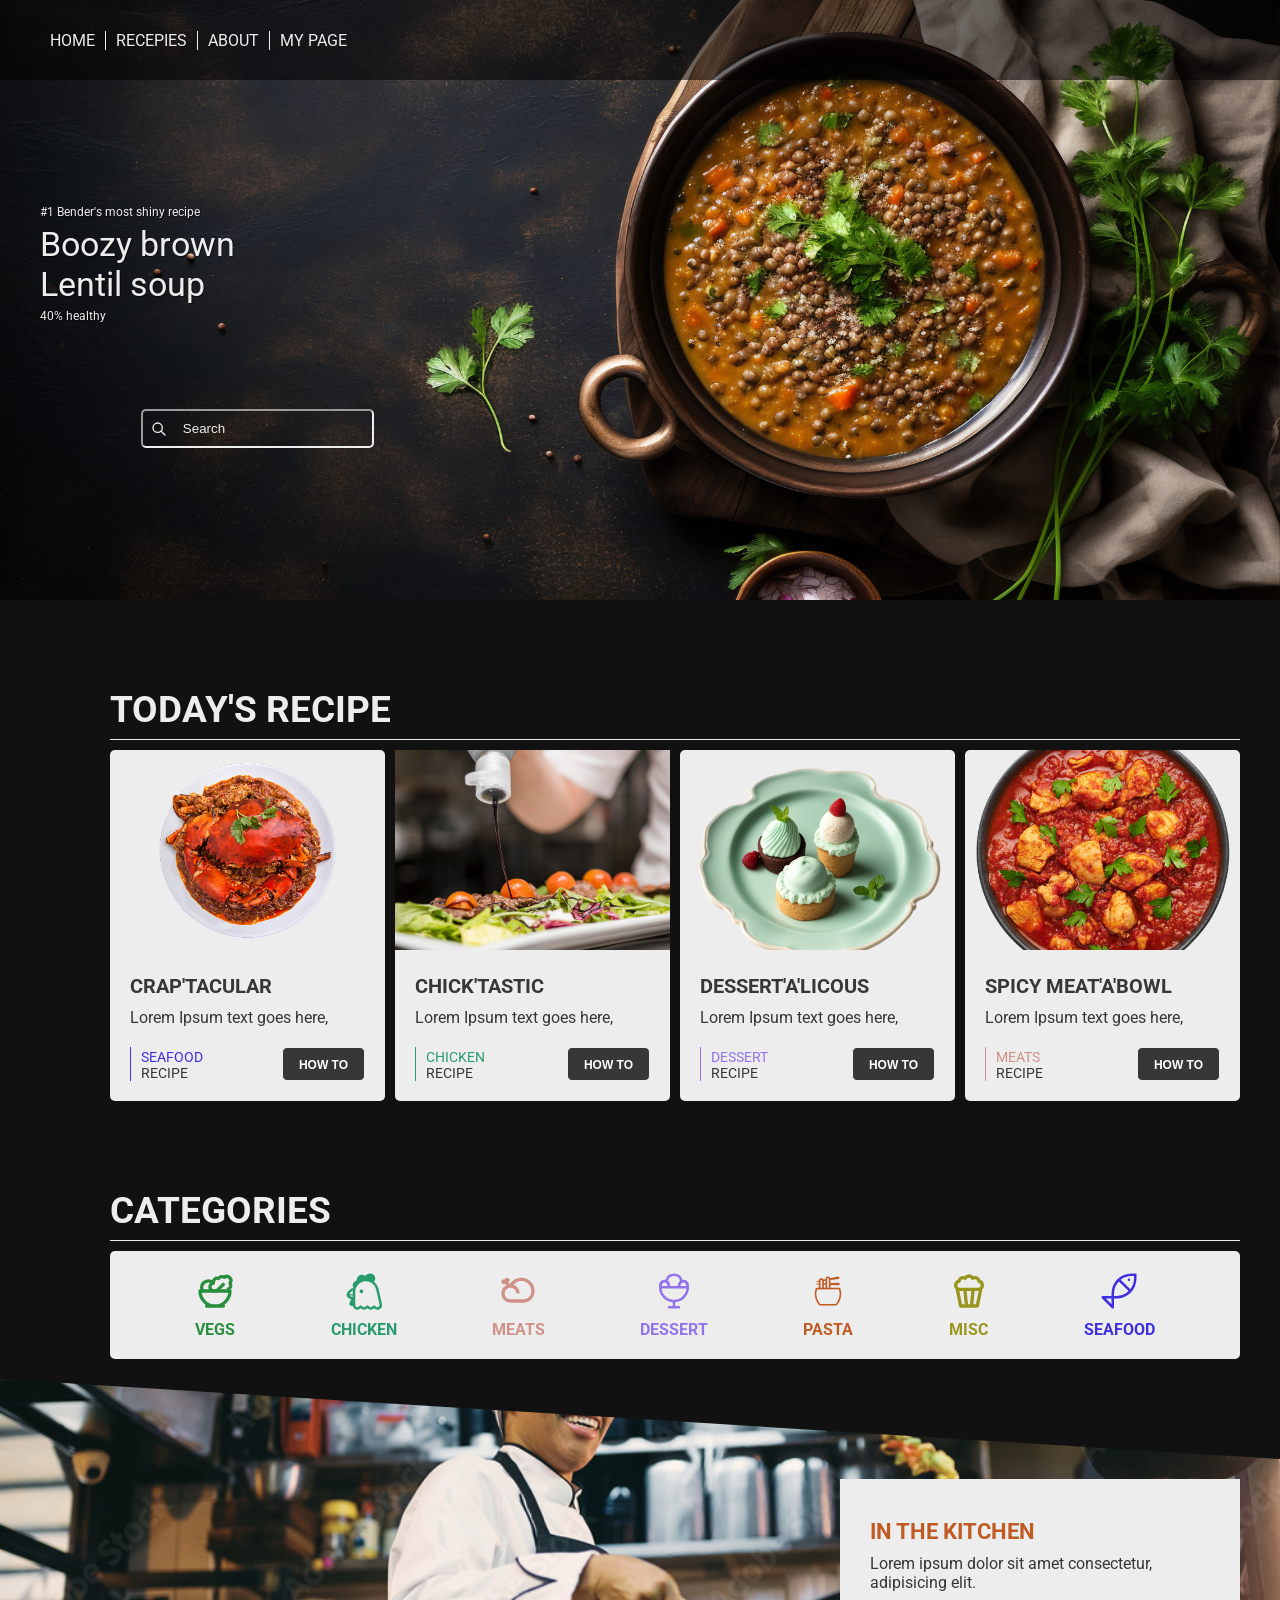
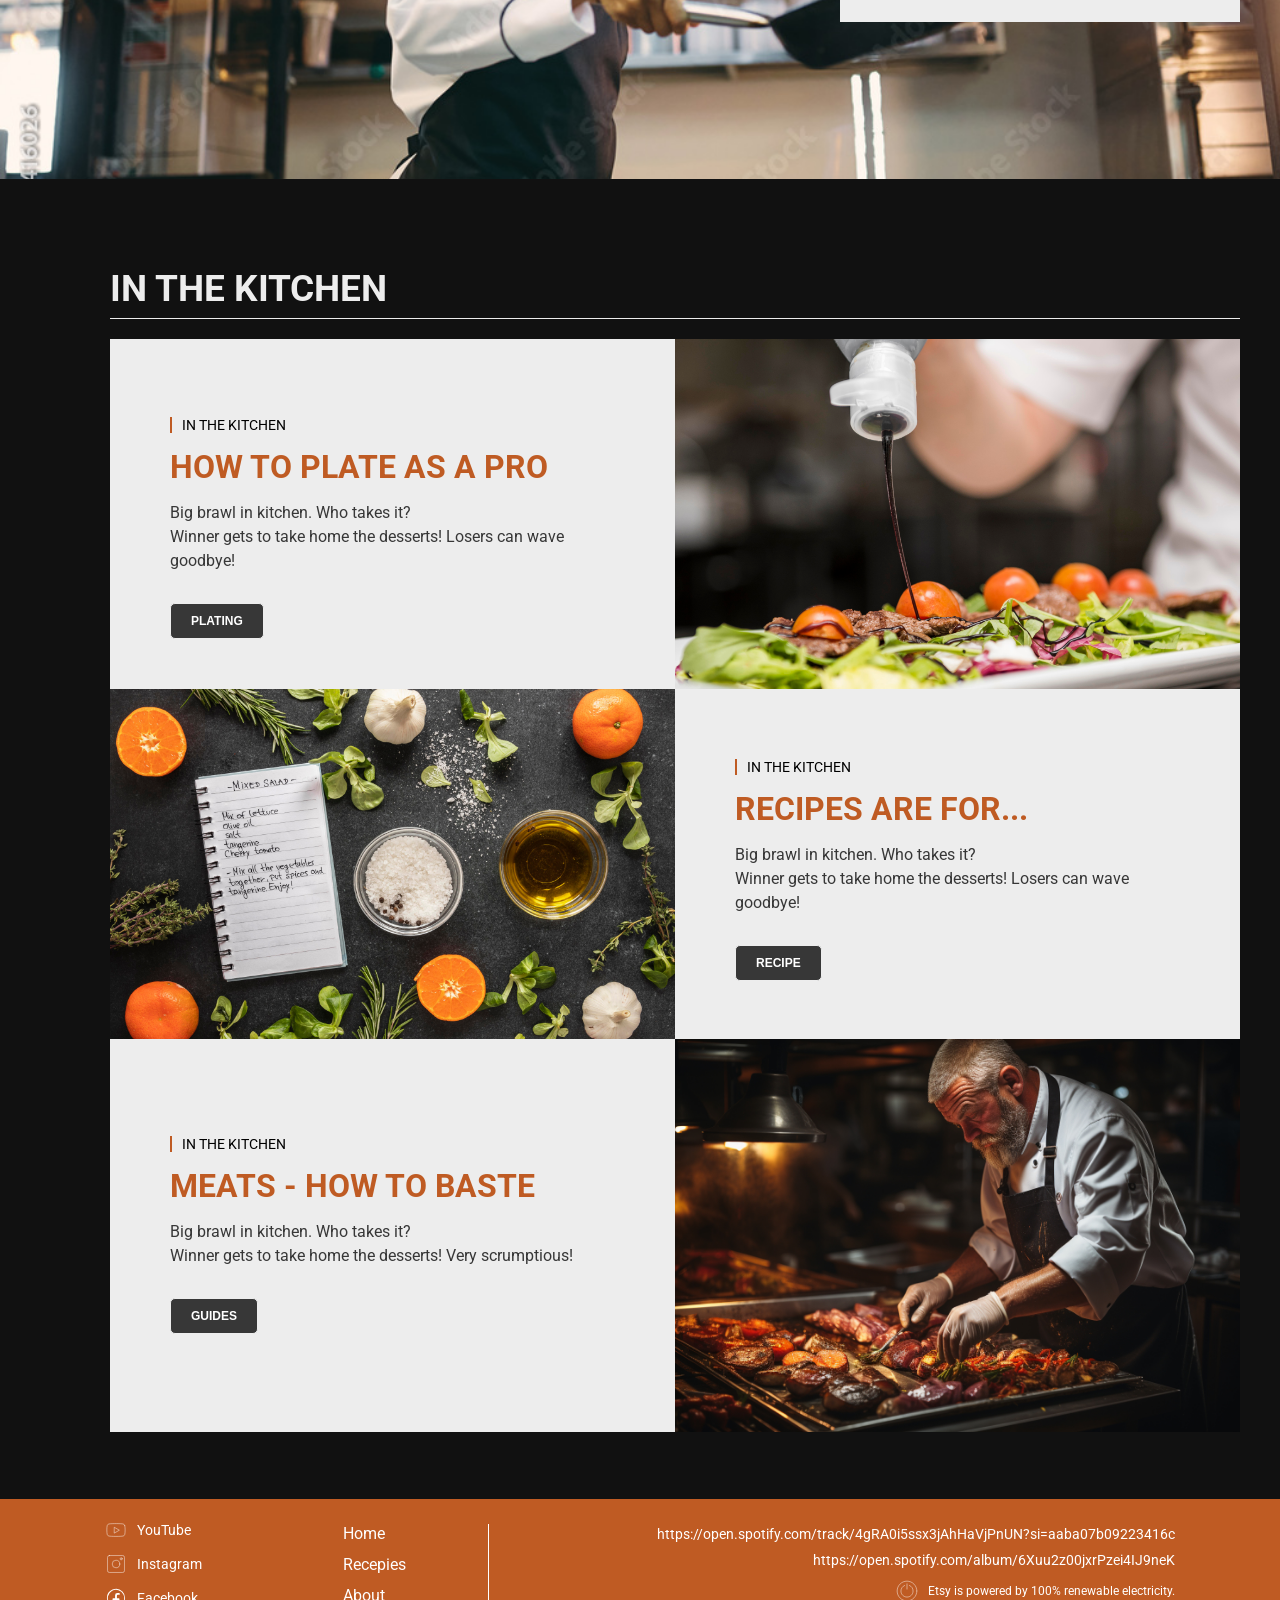
==== commit d05511f6: "Recepie Page" ====
--- a/homepage/homePage.html
+++ b/homepage/homePage.html
@@ -395,6 +395,14 @@
                 </a>
             </div>
 
+
+
+            <div class="words">
+                <p>Home</p>
+                <p>Recepies</p>
+                <p>About</p>
+            </div>
+
             
 
             <!-- Border -->
--- a/homepage/home.css
+++ b/homepage/home.css
@@ -745,13 +745,18 @@
     margin-left: 65px;
 }
 
-.footer-col-links {
-    grid-column: span 2;
+.words{
+    width: 10%;
     display: flex;
     flex-direction: column;
     gap: 12px;
-    margin-left: 30px;
-}   
+    cursor: pointer;
+}
+
+.words p:hover{
+    color: var(--background-color-dark);
+  
+}
 
 .footer-divider {
     grid-column: span 1;
@@ -761,11 +766,11 @@
 }
 
 .footer-col-right {
-    grid-column: span 6;
+   grid-column: span 7;
     display: flex;
     flex-direction: column;
-    gap: 20px;
-    padding-left: 80px;
+    gap: 12px;
+    margin-right:65px;
 }
 
 
@@ -774,6 +779,9 @@
     display: flex;
     flex-direction: column;
     gap: 10px;
+    align-items: flex-end;
+
+
 }
 
 .footer-spotify-links a {
@@ -785,7 +793,9 @@
     font-size: 12px;
     display: flex;
     align-items: center;
+    justify-content: flex-end;
     gap: 8px;
+    text-align: right;
 }
 .footer a {
     color: var(--color-white);
